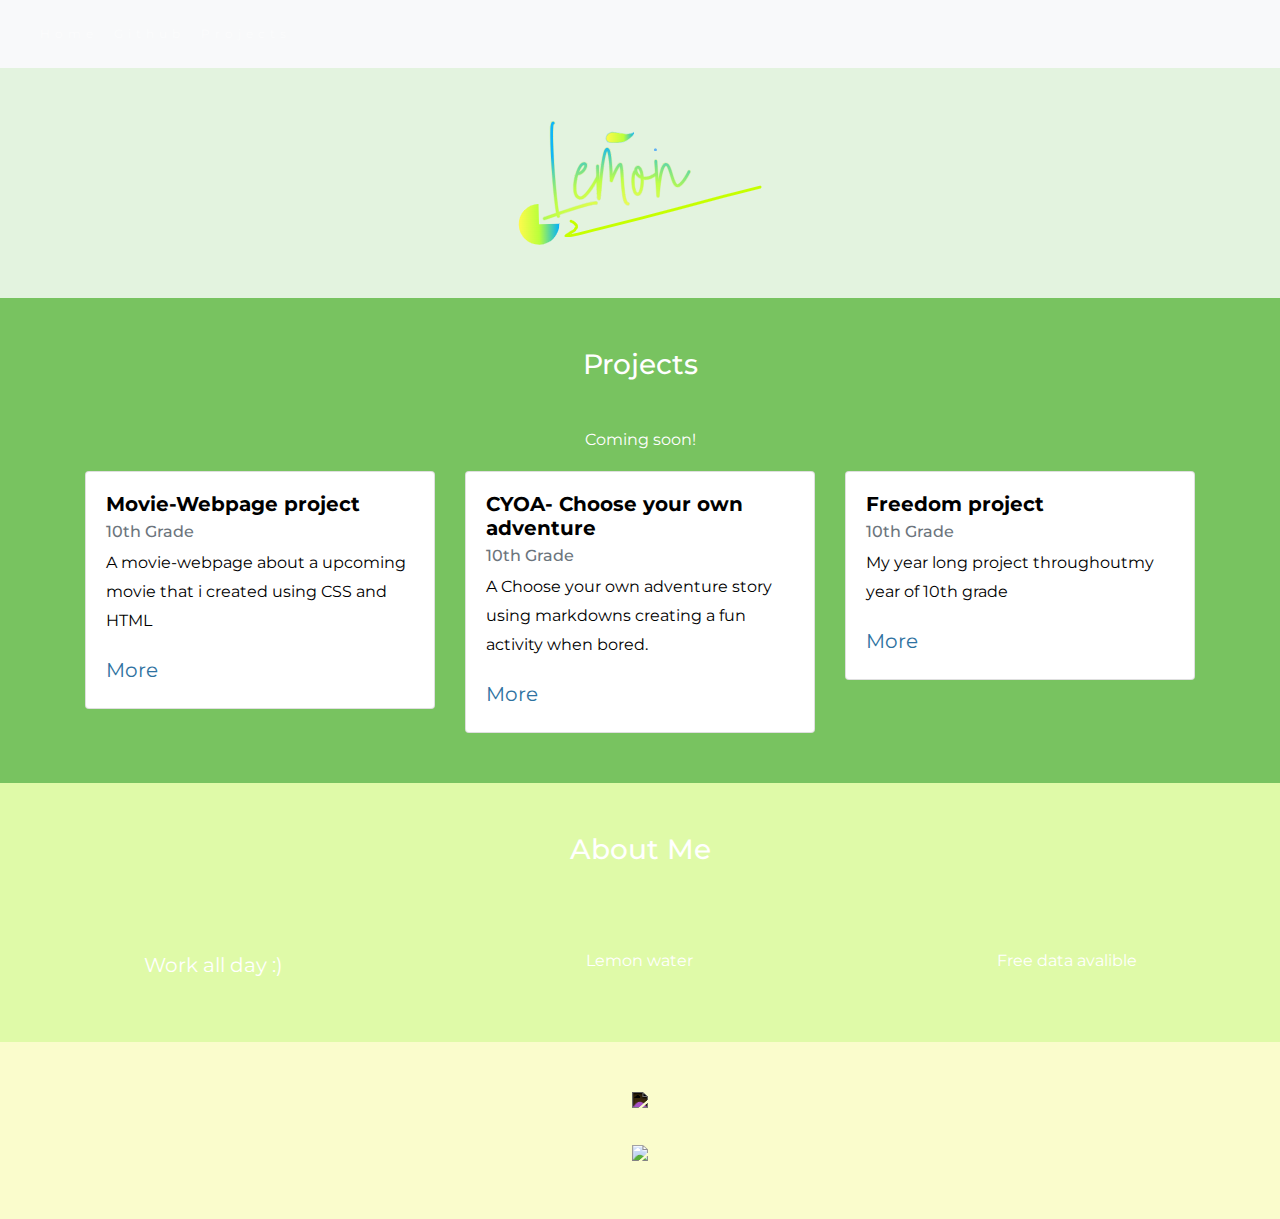
==== index.html @ 64a0f3fb "Update index.html" ====
<!DOCTYPE html>
<html lang="en">
<head>
    <title class="owner-name">Xue's personal profolio >:( </title>
    <meta charset="utf-8">
    <meta name="viewport" content="width=device-width, initial-scale=1">
    <link rel="stylesheet" href="https://stackpath.bootstrapcdn.com/bootstrap/4.3.1/css/bootstrap.min.css">
    <link href="https://fonts.googleapis.com/css?family=Montserrat" rel="stylesheet">
    <link href="https://cdn.jsdelivr.net/npm/prismjs@1.29.0/themes/prism.css" rel="stylesheet" /> 
    <link rel="stylesheet" href="style.css" type="text/css">
    <script src="https://code.jquery.com/jquery-3.3.1.slim.min.js"></script>
    <script src="https://cdnjs.cloudflare.com/ajax/libs/popper.js/1.14.7/umd/popper.min.js"></script>
    <script src="https://stackpath.bootstrapcdn.com/bootstrap/4.3.1/js/bootstrap.min.js"></script>
    <link rel="icon" type="img/Lemon LOGO.png" href="img/Lemon LOGO.png">
</head>
<body>
    <!-- Navbar -->
    <nav class="navbar navbar-expand-lg navbar-dark bg-light">
        <a class="navbar-brand owner-name" href="#"></a>
        <button class="navbar-toggler" type="button" data-toggle="collapse" data-target="#navbarSupportedContent" aria-controls="navbarSupportedContent" aria-expanded="false" aria-label="Toggle navigation">
            <span class="navbar-toggler-icon"></span>
        </button>
        <div class="collapse navbar-collapse" id="navbarSupportedContent">
            <ul class="navbar-nav mr-auto">
                <li class="nav-item">
                    <a class="nav-link" href="index.html">Home</a>
                </li>
                <li class="nav-item">
                    <a class="nav-link" href="#" id="github" target="_blank">Github</a>
                </li>
                <li class="nav-item">
                    <a class="nav-link" href="#projects">Projects</a>
                </li>
            </ul>
        </div>
    </nav>
    <!-- First Container -->
    <div class="container-fluid bg-1 text-center">
        <!--<h1 class="margin">Name</h1>-->
        <img src="img/Lemon LOGO.png" class="img-fluid" alt="Logo" id="logo">
 </div>
    <!-- Second Container -->
    <div class="container-fluid bg-2 text-center" id="projects">
        <h3 class="margin">Projects</h3>
        <p>Coming soon!</p>
        <div class="container">
            <div class="row">
                   <!--
                <div class="col-sm-4">
                    <div class="card">
                        <div class="card-body">
                            <h5 class="card-title">Project Name</h5>
                            <h6 class="card-subtitle mb-2 text-muted">10th Grade</h6>
                            <p class="card-text">A brief explanation of the project.</p>
                            <a href="#" class="card-link">More</a>
                        </div>
                    </div>
                </div>
                -->
                <div class="col-sm-4">
                    <div class="card">
                        <div class="card-body">
                            <h5 class="card-title">Movie-Webpage project</h5>
                            <h6 class="card-subtitle mb-2 text-muted">10th Grade</h6>
                            <p class="card-text">A movie-webpage about a upcoming movie that i created using CSS and HTML</p>
                            <a href="projects/Movie-webpage-project.html" class="card-link">More</a>
                        </div>
                    </div>
                </div>

                <div class="col-sm-4">
                    <div class="card">
                        <div class="card-body">
                            <h5 class="card-title">CYOA- Choose your own adventure</h5>
                            <h6 class="card-subtitle mb-2 text-muted">10th Grade</h6>
                            <p class="card-text">A Choose your own adventure story using markdowns creating a fun activity when bored.</p>
                            <a href="projects/CYOA.html" class="card-link">More</a>
                        </div>
                    </div>
                </div>

                   <div class="col-sm-4">
                    <div class="card">
                        <div class="card-body">
                            <h5 class="card-title">Freedom project</h5>
                            <h6 class="card-subtitle mb-2 text-muted">10th Grade</h6>
                            <p class="card-text">My year long project throughoutmy year of 10th grade</p>
                            <a href="projects/CYOA.html" class="card-link">More</a>
                        </div>
                    </div>
                </div>


            </div>
        </div>
        </a>
    </div>

    <!-- Third Container (Grid) -->
    <div class="container-fluid bg-3 text-center">
        <h3 class="margin">About Me</h3><br>
        <div class="row">
            <div class="col-sm-4">
Work all day :)
            </div>
            <div class="col-sm-4">
                <p>Lemon water</p>
            </div>
            <div class="col-sm-4">
              <p>Free data avalible</p>
            </div>
        </div>
    </div>
    <!-- Footer -->
    <footer class="container-fluid bg-4 text-center">
        <a href="#" target="_blank" id="fork"><img src="img/fork.png"></a><br>
        <a href="https://hstatsep.github.io" target="_blank"><img src="https://hstatsep.github.io/img/hstatsep-logo-small.png" id="sep"></a>
    </footer>
    <script src="https://cdn.jsdelivr.net/npm/prismjs@1.29.0/components/prism-core.min.js"></script>
    <script src="https://cdn.jsdelivr.net/npm/prismjs@1.29.0/plugins/autoloader/prism-autoloader.min.js"></script>
    <script src="https://cdn.jsdelivr.net/npm/prismjs@1.29.0/plugins/normalize-whitespace/prism-normalize-whitespace.min.js"></script>
    <script src="script.js"></script>
</body>
</html>
---- style.css ----
html, body {
    height: 100%;
}

body {
    font: 20px Montserrat, sans-serif;
    line-height: 1.8;
    color: #4F7942;
}

p {
    font-size: 16px;
}

a {
    color: #2e72a1;
}

#logo, .project-img {
    max-height: 300px;
}

#fork img{
    height: 25px;
    margin-bottom: 25px;
    filter: invert(1);
}

#sep {
    height: 75px;
}

.margin {
    margin-bottom: 45px;
}

.bg-1 {
    background-color: #e3f3df; /* green light */
    color: #555555;
}

.bg-2 {
    background-color: #78c360; /* Green dark */
    color: #ffffff;
}

.card {
    color: black;
    text-align: left;
}

.card-title {
    font-weight: 700;
}

.bg-3 {
    background-color: #dffaa8; /* Lavender */
    color: #ffffff;
}

.bg-4 {
    background-color: #fafccc; /* light yellow */
    color: #fff;
}

.container-fluid {
    padding-top: 50px;
    padding-bottom: 50px;
}

.navbar {
    padding-top: 15px;
    padding-bottom: 15px;
    border: 0;
    border-radius: 0;
    margin-bottom: 0;
    font-size: 12px;
    letter-spacing: 5px;
}

.navbar-nav li a:hover {
    color: #2e72a1 !important;
}
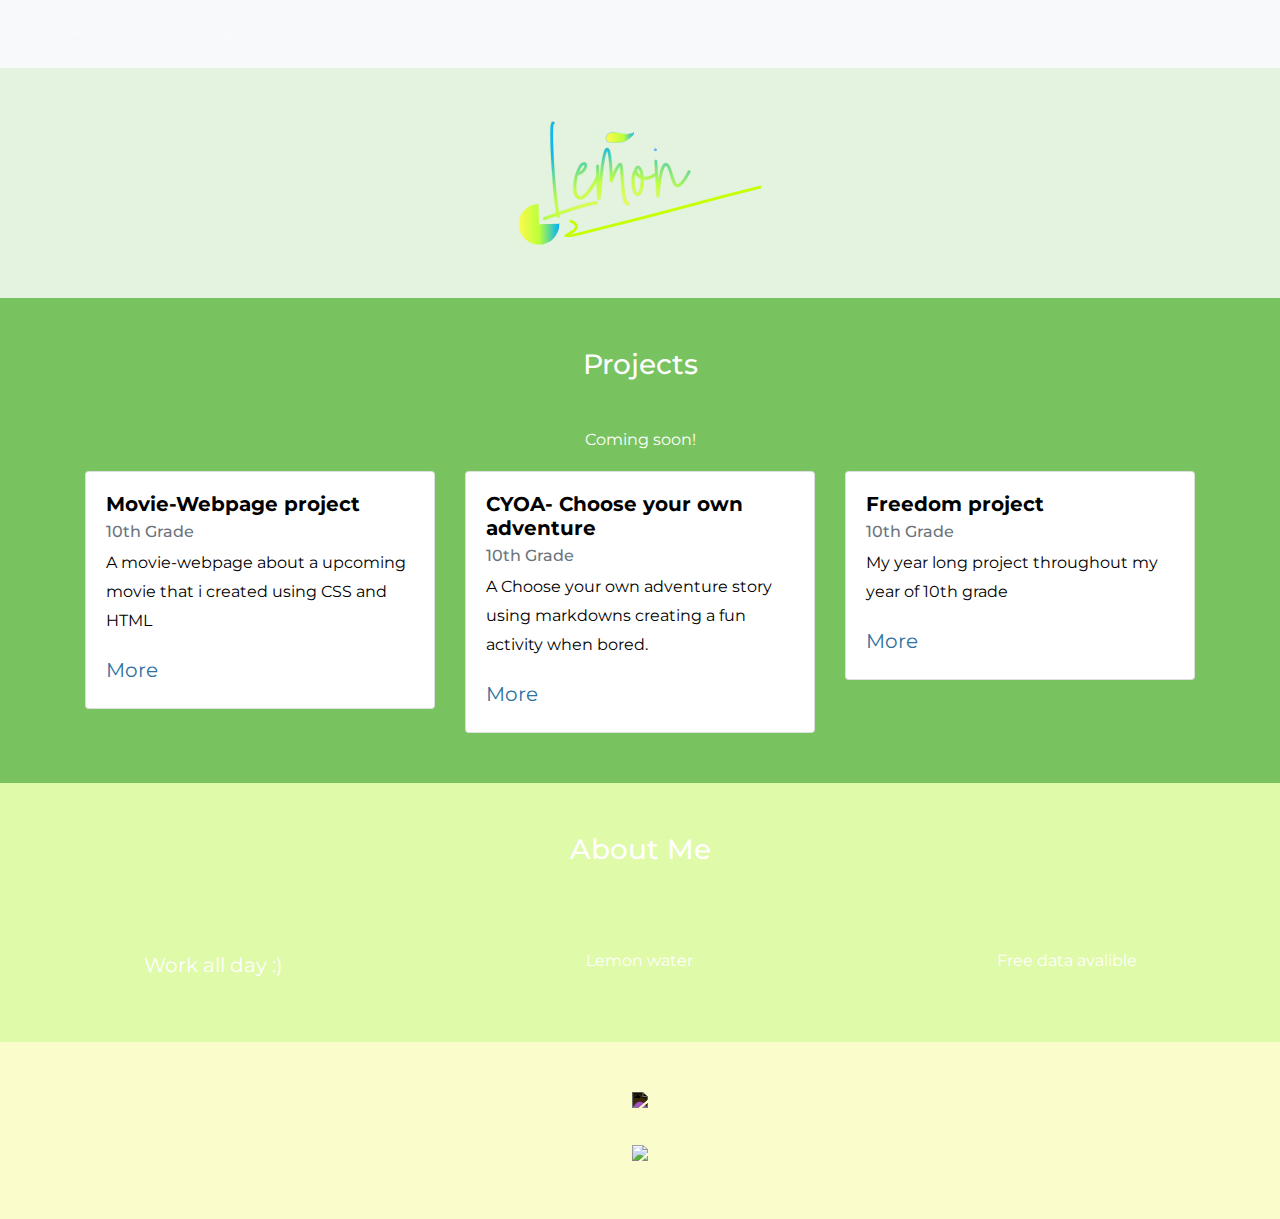
==== commit 2458bbe7: "Update index.html" ====
--- a/index.html
+++ b/index.html
@@ -84,7 +84,7 @@
                         <div class="card-body">
                             <h5 class="card-title">Freedom project</h5>
                             <h6 class="card-subtitle mb-2 text-muted">10th Grade</h6>
-                            <p class="card-text">My year long project throughoutmy year of 10th grade</p>
+                            <p class="card-text">My year long project throughout my year of 10th grade</p>
                             <a href="projects/CYOA.html" class="card-link">More</a>
                         </div>
                     </div>
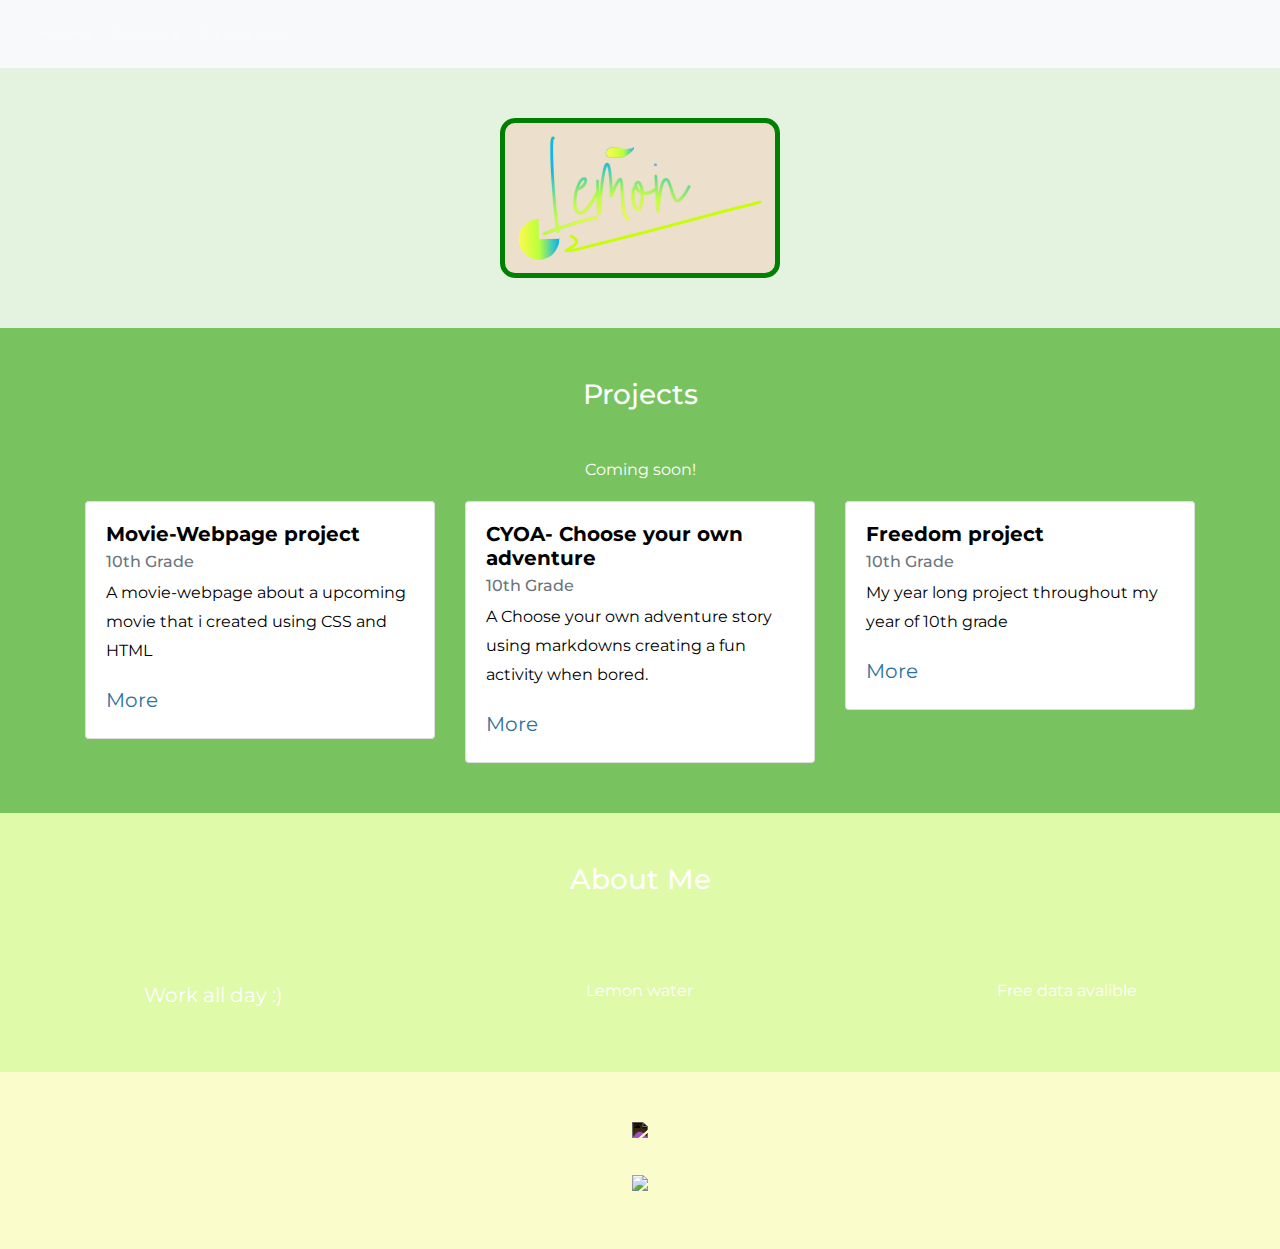
==== commit 4f372a95: "Sun, Oct 13, 2024, 8:07 PM -04:00" ====
--- a/index.html
+++ b/index.html
@@ -6,7 +6,7 @@
     <meta name="viewport" content="width=device-width, initial-scale=1">
     <link rel="stylesheet" href="https://stackpath.bootstrapcdn.com/bootstrap/4.3.1/css/bootstrap.min.css">
     <link href="https://fonts.googleapis.com/css?family=Montserrat" rel="stylesheet">
-    <link href="https://cdn.jsdelivr.net/npm/prismjs@1.29.0/themes/prism.css" rel="stylesheet" /> 
+    <link href="https://cdn.jsdelivr.net/npm/prismjs@1.29.0/themes/prism.css" rel="stylesheet" />
     <link rel="stylesheet" href="style.css" type="text/css">
     <script src="https://code.jquery.com/jquery-3.3.1.slim.min.js"></script>
     <script src="https://cdnjs.cloudflare.com/ajax/libs/popper.js/1.14.7/umd/popper.min.js"></script>
@@ -85,7 +85,7 @@
                             <h5 class="card-title">Freedom project</h5>
                             <h6 class="card-subtitle mb-2 text-muted">10th Grade</h6>
                             <p class="card-text">My year long project throughout my year of 10th grade</p>
-                            <a href="projects/CYOA.html" class="card-link">More</a>
+                            <a href="projects/Freedom-Project.html" class="card-link">More</a>
                         </div>
                     </div>
                 </div>
--- a/style.css
+++ b/style.css
@@ -76,8 +76,19 @@
     margin-bottom: 0;
     font-size: 12px;
     letter-spacing: 5px;
+    background-color: #A5B68D;
 }
 
 .navbar-nav li a:hover {
     color: #2e72a1 !important;
 }
+
+#logo {
+    background-color: #ECDFCC;
+    padding: 10px;
+    border-color: green;
+    border-width: 5px;
+    border-style: solid;
+    border-radius: 15px;
+
+}
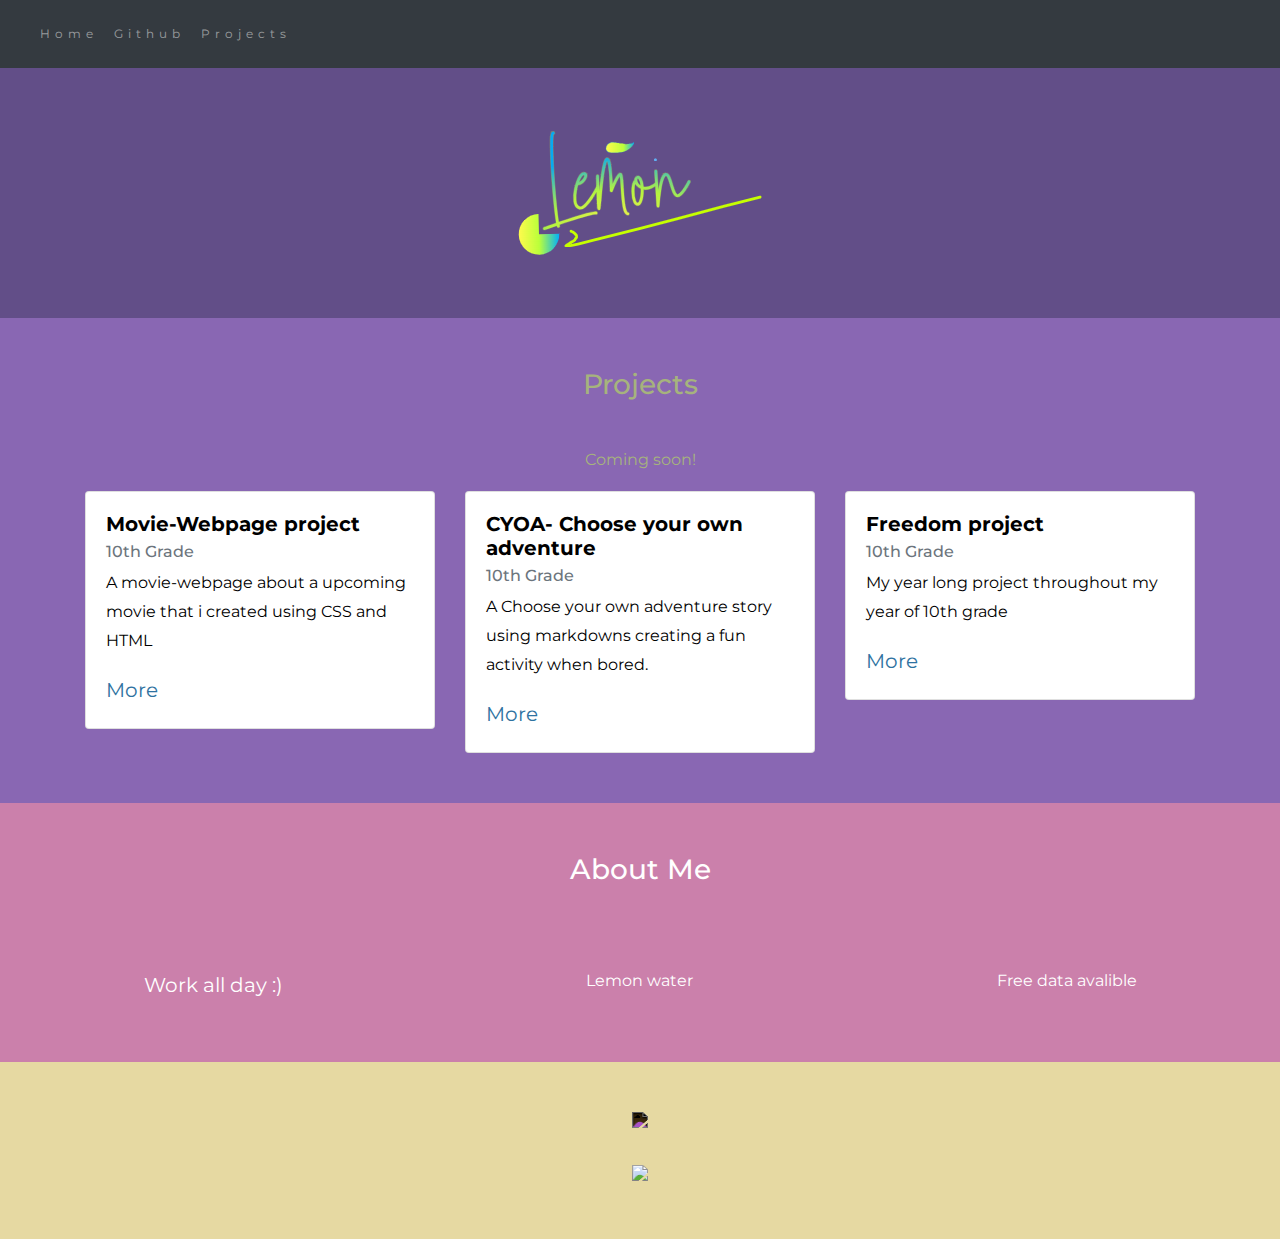
==== commit 9a2a7729: "profo" ====
--- a/index.html
+++ b/index.html
@@ -1,7 +1,7 @@
 <!DOCTYPE html>
 <html lang="en">
 <head>
-    <title class="owner-name">Xue's personal profolio >:( </title>
+    <title class="owner-name">Xue's Hidious profolio </title>
     <meta charset="utf-8">
     <meta name="viewport" content="width=device-width, initial-scale=1">
     <link rel="stylesheet" href="https://stackpath.bootstrapcdn.com/bootstrap/4.3.1/css/bootstrap.min.css">
@@ -15,7 +15,7 @@
 </head>
 <body>
     <!-- Navbar -->
-    <nav class="navbar navbar-expand-lg navbar-dark bg-light">
+    <nav class="navbar navbar-expand-lg navbar-dark bg-dark">
         <a class="navbar-brand owner-name" href="#"></a>
         <button class="navbar-toggler" type="button" data-toggle="collapse" data-target="#navbarSupportedContent" aria-controls="navbarSupportedContent" aria-expanded="false" aria-label="Toggle navigation">
             <span class="navbar-toggler-icon"></span>
--- a/style.css
+++ b/style.css
@@ -35,13 +35,13 @@
 }
 
 .bg-1 {
-    background-color: #e3f3df; /* green light */
+    background-color: #624E88; /* green light */
     color: #555555;
 }
 
 .bg-2 {
-    background-color: #78c360; /* Green dark */
-    color: #ffffff;
+    background-color: #8967B3; /* Green dark */
+    color: #A6B37D;
 }
 
 .card {
@@ -54,12 +54,12 @@
 }
 
 .bg-3 {
-    background-color: #dffaa8; /* Lavender */
+    background-color: #CB80AB; /* Lavender */
     color: #ffffff;
 }
 
 .bg-4 {
-    background-color: #fafccc; /* light yellow */
+    background-color: #E6D9A2; /* light yellow */
     color: #fff;
 }
 
@@ -76,7 +76,6 @@
     margin-bottom: 0;
     font-size: 12px;
     letter-spacing: 5px;
-    background-color: #A5B68D;
 }
 
 .navbar-nav li a:hover {
@@ -84,11 +83,6 @@
 }
 
 #logo {
-    background-color: #ECDFCC;
     padding: 10px;
-    border-color: green;
-    border-width: 5px;
-    border-style: solid;
-    border-radius: 15px;
 
 }
